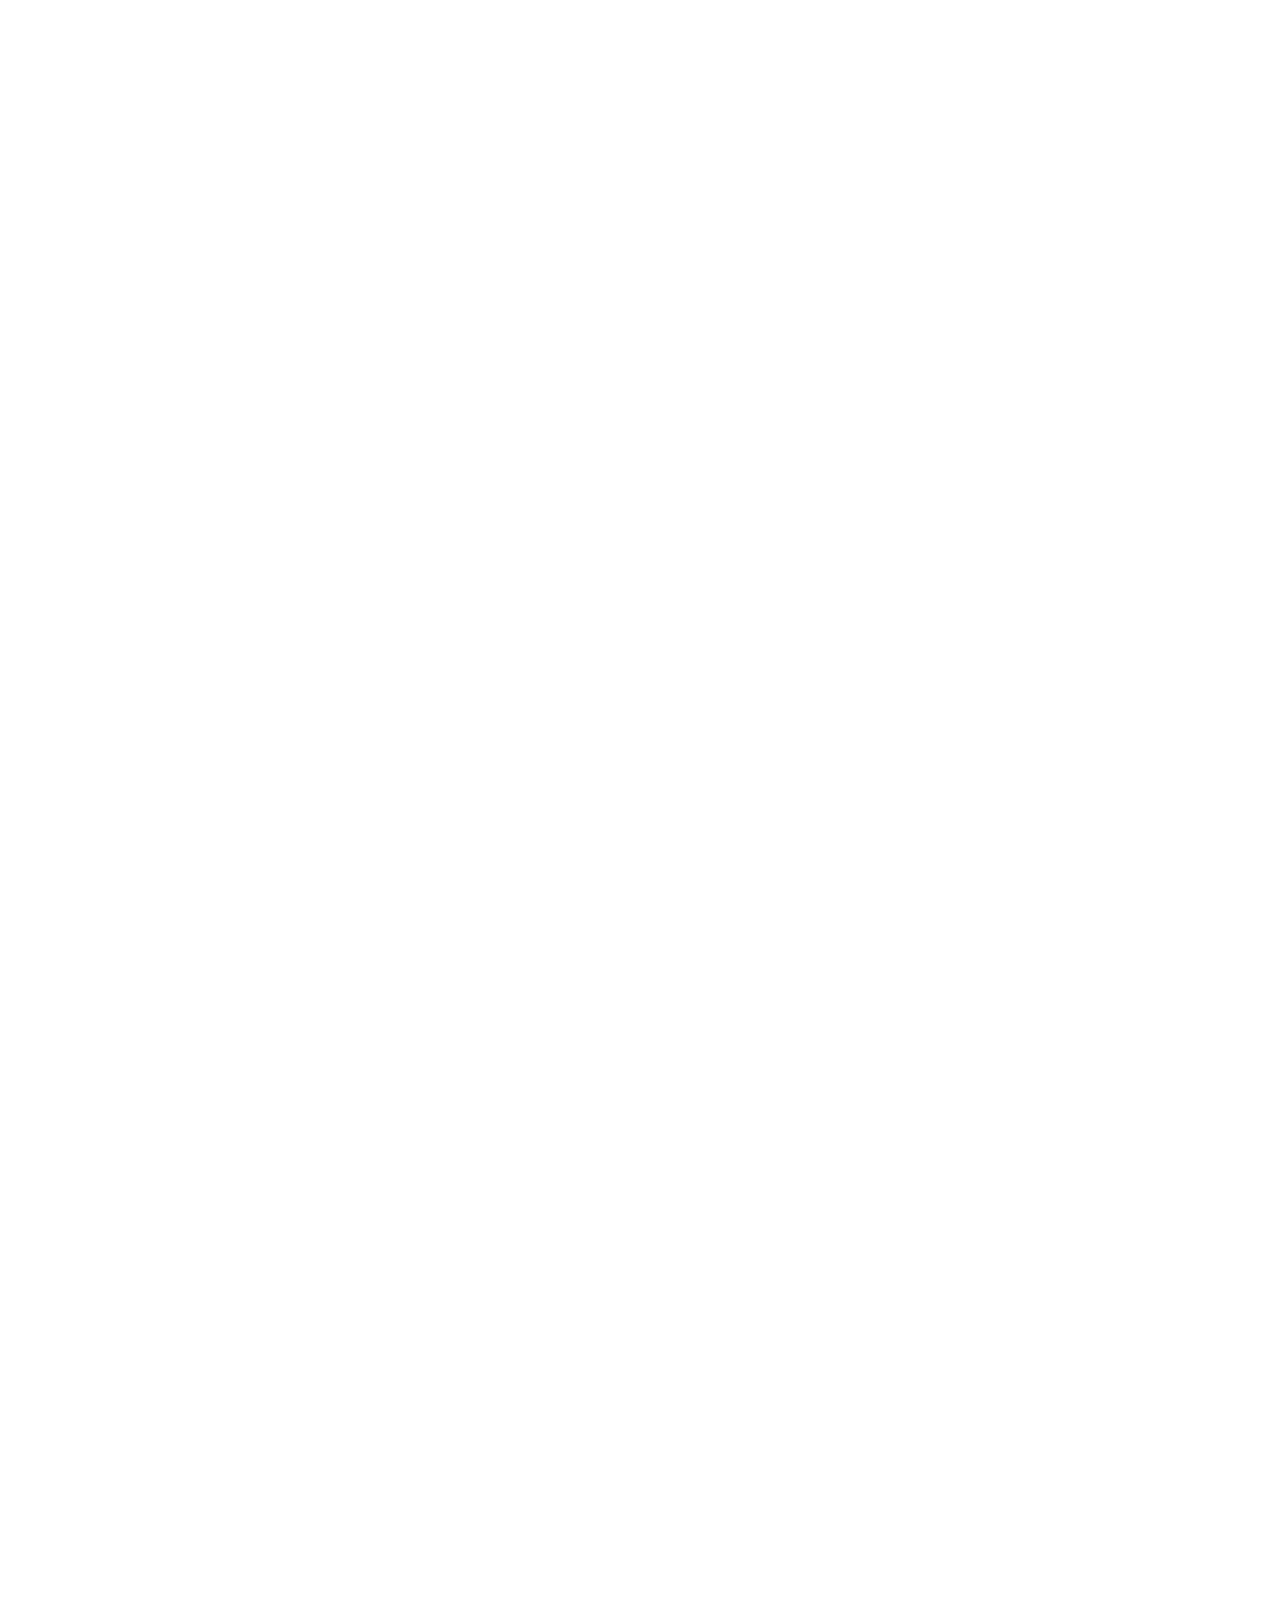
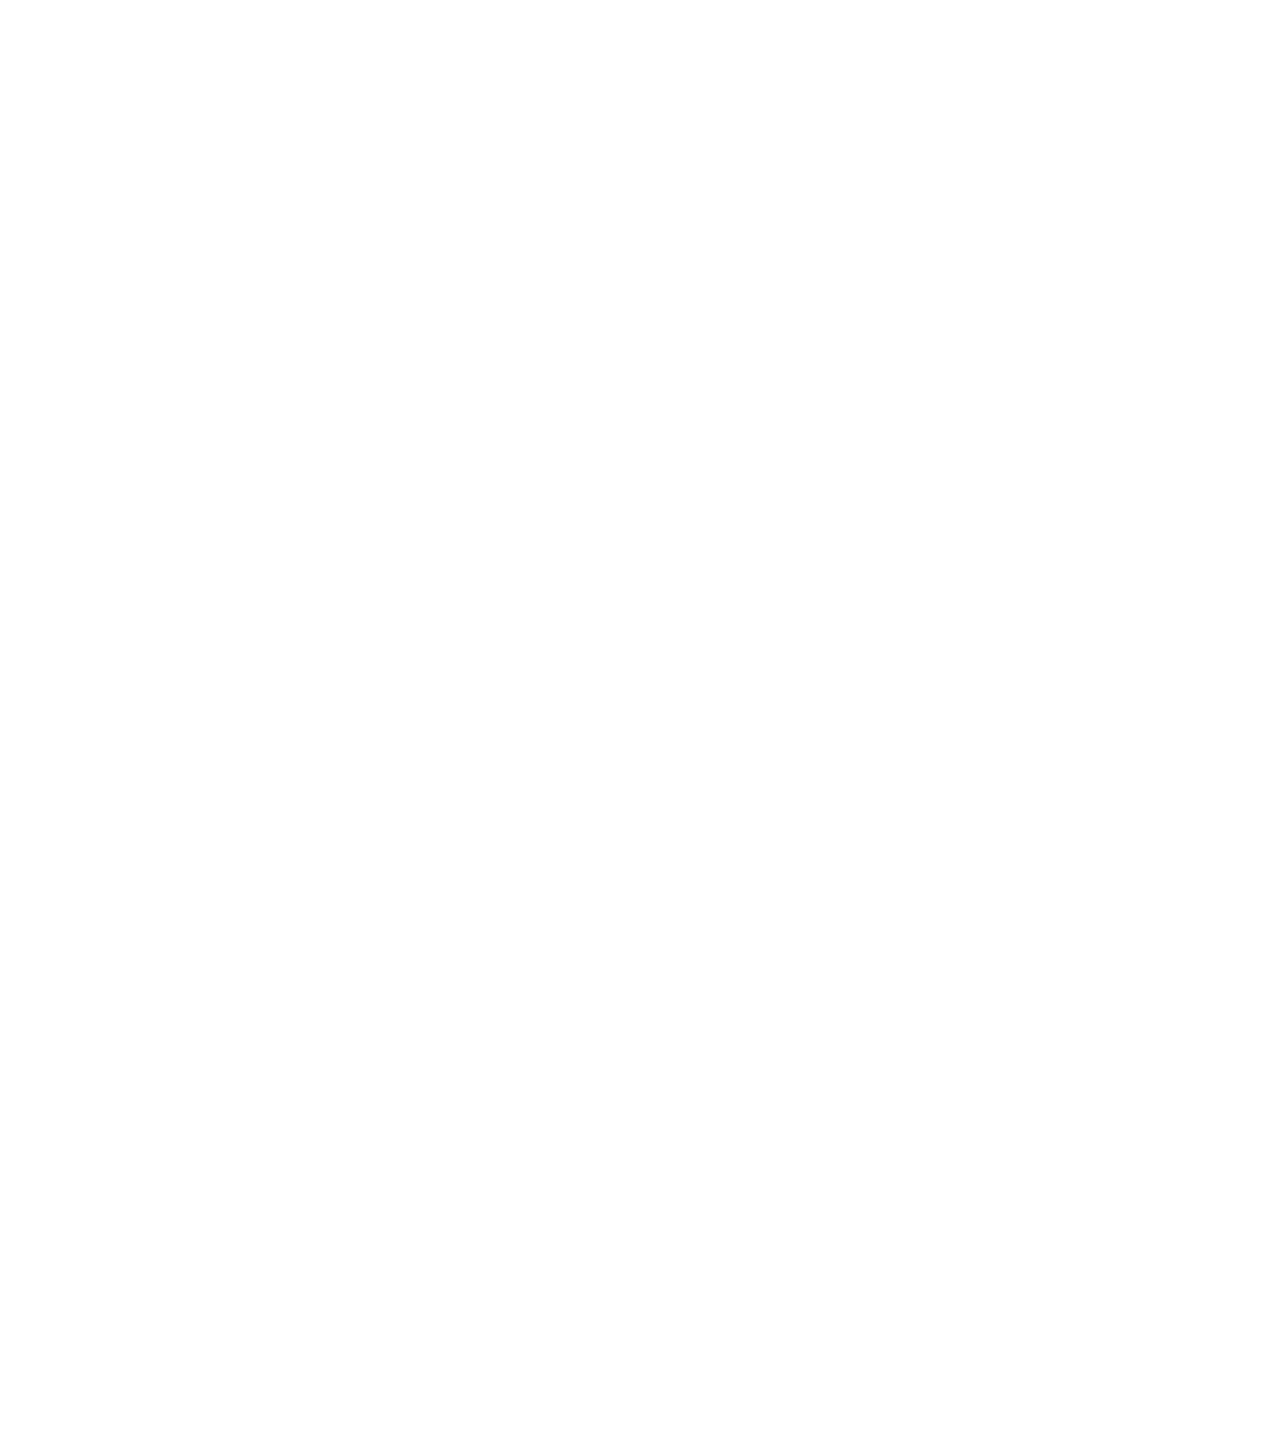
==== Homeworks/index.html @ 46a28995 "t1.1 t1.2 completed" ====
<!DOCTYPE html>
<html>

<head>
    <title>Test</title>
    <meta charset="utf-8" />
    <link rel="stylesheet" href="css/normalize.css">
    <link rel="stylesheet" href="css/styles.css">
</head>

<body>
    <!-- #region T1-1 -->
    <section class="VisuallyHidden">
        <h2 class="TaskName">Task 1.1</h2>
        <div class="T1-1_TaskContainer">
            <h3 class="T1-1_PieceTitle">Romeo and Juliet</h3>

            <p class="T1-1_PartTitle">ACT 1</p>
            <p class="T1-1_PartTitle">PROLOGUE</p>
            <p class="T1-1_Text">
                Two households, both alike in dignity,
                <br>In fair Verona, where we lay our scene,
                <br>From ancient grudge break to new mutiny,
                <br>Where civil blood makes civil hands unclean.
                <br>From forth the fatal loins of these two foes
                <br>A pair of star-cross'd lovers take their life;
                <br>Whose misadventured piteous overthrows
                <br>Do with their death bury their parents' strife.
                <br>The fearful passage of their death-mark'd love,
                <br>And the continuance of their parents' rage,
                <br>Which, but their children's end, nought could remove,
                <br>Is now the two hours' traffic of our stage;
                <br>The which if you with patient ears attend,
                <br>What here shall miss, our toil shall strive to mend.
            </p>

            <p class="T1-1_SceneTitle">SCENE I. Verona. A public place.</p>
            <p class="T1-1_SceneDescription">Enter SAMPSON and GREGORY, of the house of Capulet, armed with swords and
                bucklers</p>

            <p class="T1-1_СharacterName">SAMPSON</p>
            <p class="T1-1_Text">Gregory, o' my word, we'll not carry coals.</p>

            <p class="T1-1_СharacterName">GREGORY</p>
            <p class="T1-1_Text">No, for then we should be colliers.</p>

        </div>
    </section>
    <!-- #endregion T1-1 -->
    <!-- #region T1-2 -->
    <section class="VisuallyHidden">
        <h2 class="TaskName">Task 1.2</h2>
        <div class="T1-2_TaskContainer">
            <div class="T1-2_PlayerContainer">
                <p class="T1-2_PlayerName">Player 1:</p>
                <ul class="T1-2_List">
                    <li class="T1-2_Card T1-2_CardColorBlack">
                        <span>2</span><span>♣</span></li>
                    <li class="T1-2_Card T1-2_CardColorRed">
                        <span>9</span><span>♥</span></li>
                    <li class="T1-2_Card T1-2_CardColorRed">
                        <span>6</span><span>♥</span></li>
                    <li class="T1-2_Card T1-2_CardColorRed">
                        <span>A</span><span>♦</span></li>
                    <li class="T1-2_Card T1-2_CardColorBlack">
                        <span>Q</span><span>♠</span></li>
                    <li class="T1-2_Card T1-2_CardColorBlack">
                        <span>J</span><span>♣</span></li>
                </ul>
            </div>
            <div class="T1-2_PlayerContainer">
                <p class="T1-2_PlayerName">Player 2:</p>
                <ul class="T1-2_List">
                    <li class="T1-2_Card T1-2_CardColorRed">
                        <span>3</span><span>♥</span></li>
                    <li class="T1-2_Card T1-2_CardColorBlack">
                        <span>A</span><span>♣</span></li>
                    <li class="T1-2_Card T1-2_CardColorBlack">
                        <span>10</span><span>♣</span></li>
                    <li class="T1-2_Card T1-2_CardColorRed">
                        <span>K</span><span>♦</span></li>
                    <li class="T1-2_Card T1-2_CardColorBlack">
                        <span>8</span><span>♠</span></li>
                    <li class="T1-2_Card T1-2_CardColorRed">
                        <span>4</span><span>♥</span></li>
                </ul>
            </div>
        </div>
    </section>
    <!-- #endregion T1-1 -->
</body>

</html>
---- Homeworks/css/styles.css ----
/*#region global*/
* {
    font-family:'Segoe UI', Tahoma, Geneva, Verdana, sans-serif;
}
.VisuallyHidden {
    position: absolute;
    margin: -1px;
    width: 1px; height: 1px;
    clip: rect(0 0 0 0);
  }
.TaskName {
    font-size: 32px;
    text-align: center;
}
/*#endregion global*/
/*#region T1-1*/
.T1-1_TaskContainer {
    background-color: #f5f5f5;
    margin: 0 30px; padding: 8px;
    font-size: 28px;
}
.T1-1_PieceTitle {
    color: #483d8b;
    text-align: center;
    font-size: 1em;
}
.T1-1_PartTitle,
.T1-1_SceneTitle,
.T1-1_СharacterName {
    color: #738496;
    font-weight: bold;
}
.T1-1_PartTitle,
.T1-1_SceneTitle {
    font-size: 0.55em;
}
.T1-1_СharacterName {
    font-size: 0.46em;
}
.T1-1_Text {
    font-size: 0.47em;
    line-height:1.4em;
}
.T1-1_SceneDescription {
    font-size: 0.4em;
    font-style: italic;
}
/*#endregion T1-1*/
/*#region T1-2*/
.T1-2_TaskContainer {
    background-color: #f5f5f5;
    margin: 0 30px; padding: 32px;
    font-size: 32px;
}
.T1-2_PlayerName {
    font-size: 0.7em;
}
.T1-2_List {
    list-style: none;
    padding: 0;
}
.T1-2_Card {
    background-color: #e0e0e0;
    margin: 0 4px;
    width: 89px; height: 64px;
    display: inline-flex;
    justify-content: center; align-items: center;
    font-size: 1.4em;
}
.T1-2_CardColorRed {
    color: #950000;
}
.T1-2_CardColorBlack {
    color: black;
}
/*#endregion T1-2*/
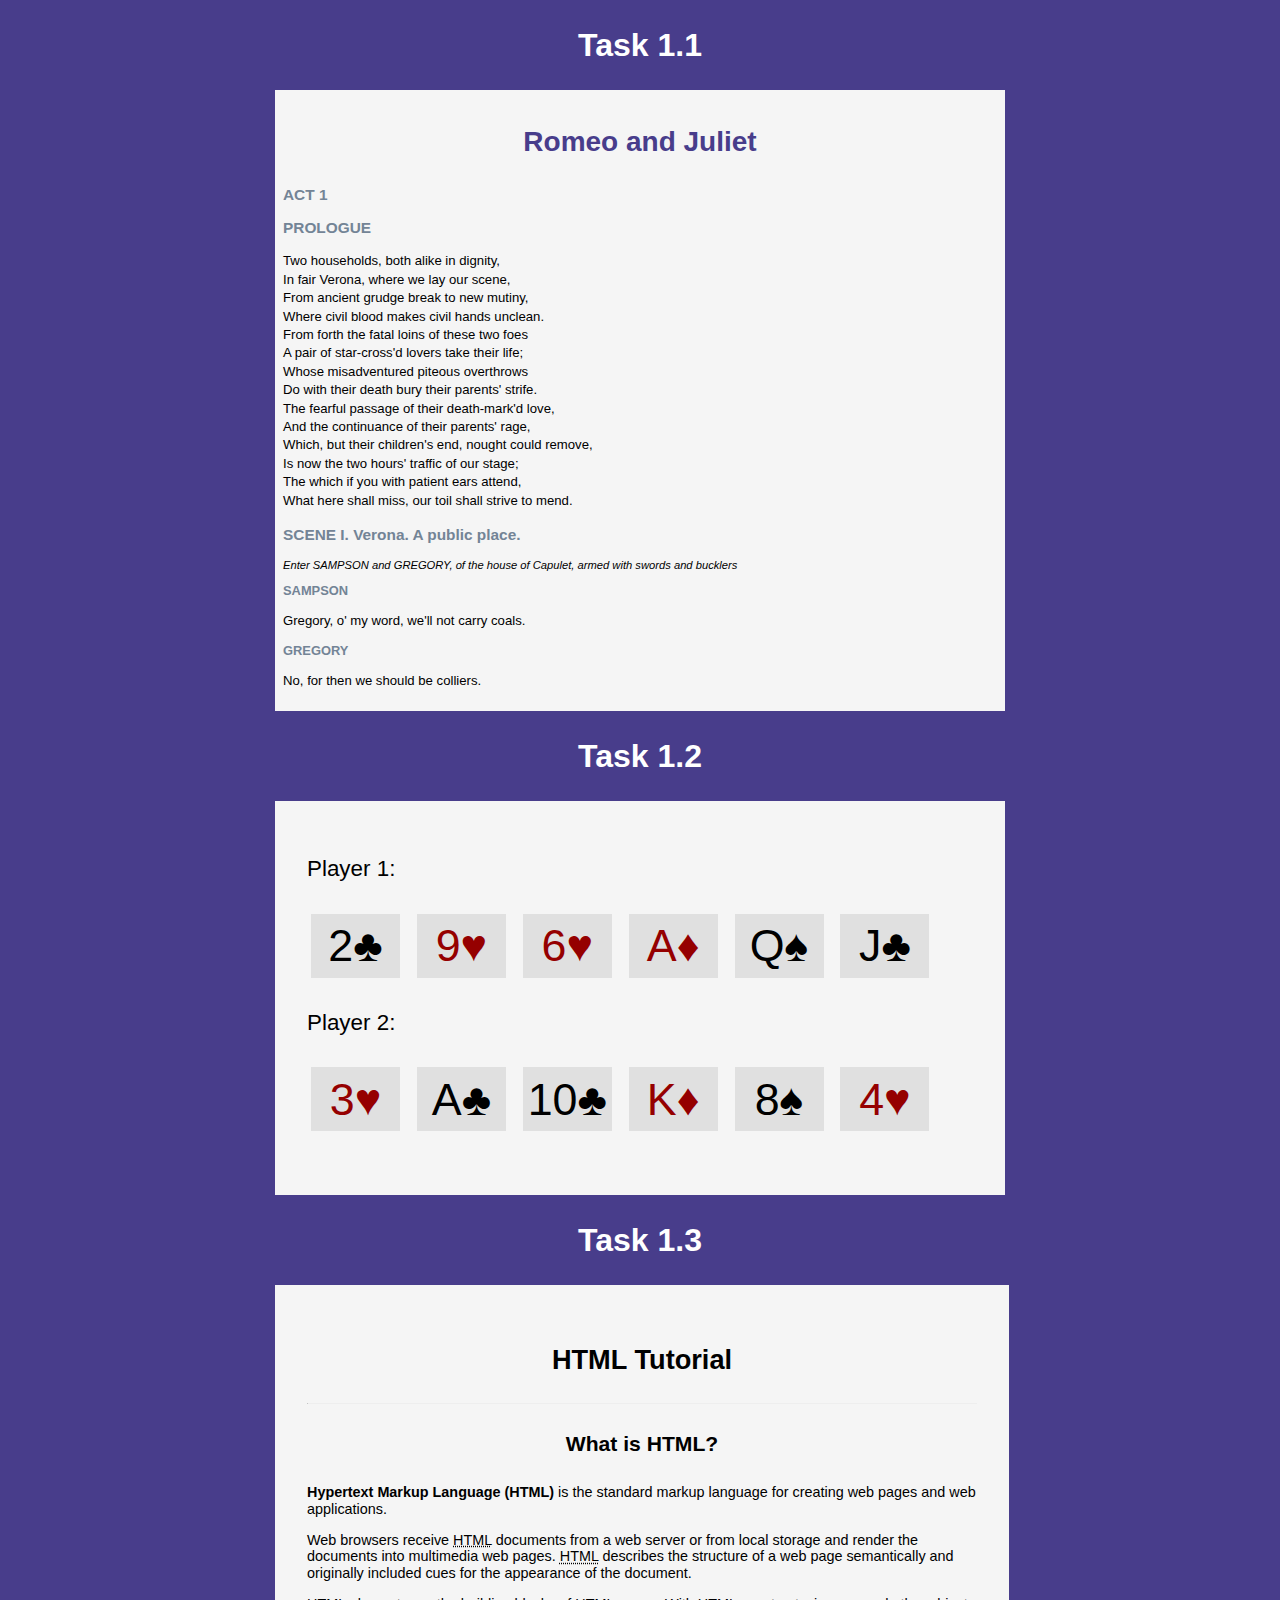
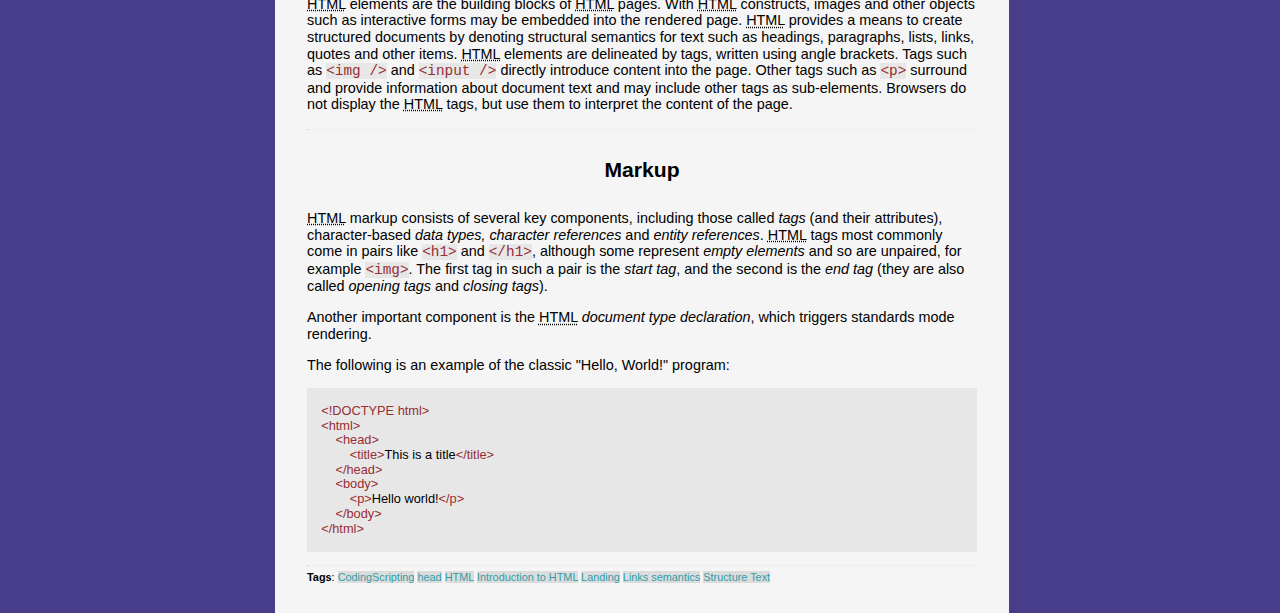
==== commit 499a3860: "hw1 completed" ====
--- a/Homeworks/index.html
+++ b/Homeworks/index.html
@@ -10,7 +10,7 @@
 
 <body>
     <!-- #region T1-1 -->
-    <section class="VisuallyHidden">
+    <section>
         <h2 class="TaskName">Task 1.1</h2>
         <div class="T1-1_TaskContainer">
             <h3 class="T1-1_PieceTitle">Romeo and Juliet</h3>
@@ -47,8 +47,9 @@
         </div>
     </section>
     <!-- #endregion T1-1 -->
+
     <!-- #region T1-2 -->
-    <section class="VisuallyHidden">
+    <section>
         <h2 class="TaskName">Task 1.2</h2>
         <div class="T1-2_TaskContainer">
             <div class="T1-2_PlayerContainer">
@@ -88,6 +89,112 @@
         </div>
     </section>
     <!-- #endregion T1-1 -->
+
+    <!-- #region T1-3 -->
+    <section>
+        <h2 class="TaskName">Task 1.3</h2>
+        <div class="T1-3_TaskContainer">
+            <h3 class="T1-3_Title">HTML Tutorial</h3>
+            <section class="T1-3_Section">
+                <hr style="border-top: 0px;">
+                <h4 class="T1-3_SectionTitle">What is HTML?</h4>
+                <p class="T1-3_Text">
+                    <b>Hypertext Markup Language (HTML)</b>
+                    is the standard markup language for creating web pages and web applications.
+                </p>
+                <p class="T1-3_Text">
+                    Web browsers receive
+                    <abbr class="T1-3_Abbr">HTML</abbr>
+                    documents from a web server or from local storage and render the documents into multimedia web pages.
+                    <abbr class="T1-3_Abbr">HTML</abbr>
+                    describes the structure of a web page semantically and originally included cues for the appearance of the document.
+                </p>
+                <p class="T1-3_Text">
+                    <abbr class="T1-3_Abbr">HTML</abbr>
+                    elements are the building blocks of
+                    <abbr class="T1-3_Abbr">HTML</abbr> pages. With
+                    <abbr class="T1-3_Abbr">HTML</abbr>
+                    constructs, images and other objects such as interactive forms may be embedded into the rendered page.
+                    <abbr class="T1-3_Abbr">HTML</abbr>
+                    provides a means to create structured documents by denoting structural semantics for text such as headings, paragraphs, lists, links, quotes and other items.
+                    <abbr class="T1-3_Abbr">HTML</abbr>
+                    elements are delineated by tags, written using angle brackets. Tags such as
+                    <code class="T1-3_Code">&lt;img /&gt;</code>
+                    and 
+                    <code class="T1-3_Code">&lt;input /&gt;</code>
+                    directly introduce content into the page. Other tags such as
+                    <code class="T1-3_Code">&lt;p&gt;</code>
+                    surround and provide information about document text and may include other tags as sub-elements. Browsers do not display the
+                    <abbr class="T1-3_Abbr">HTML</abbr>
+                    tags, but use them to interpret the content of the page.
+                </p>
+            </section>
+            
+            <section class="T1-3_Section">
+                <hr style="border-top: 0px;">
+                <h4 class="T1-3_SectionTitle">Markup</h4>
+                <p class="T1-3_Text">
+                    <abbr class="T1-3_Abbr">HTML</abbr>
+                    markup consists of several key components, including those called
+                    <i>tags</i>
+                    (and their attributes), character-based
+                    <i>data types, character references</i>
+                    and
+                    <i>entity references</i>.
+                    <abbr class="T1-3_Abbr">HTML</abbr>
+                    tags most commonly come in pairs like
+                    <code class="T1-3_Code">&lt;h1&gt;</code>
+                    and
+                    <code class="T1-3_Code">&lt;/h1&gt;</code>,
+                    although some represent
+                    <i>empty elements</i>
+                    and so are unpaired, for example
+                    <code class="T1-3_Code">&lt;img&gt;</code>.
+                    The first tag in such a pair is the
+                    <i>start tag</i>,
+                    and the second is the
+                    <i>end tag</i>
+                    (they are also called
+                    <i>opening tags</i>
+                    and
+                    <i>closing tags</i>).
+                </p>
+                <p class="T1-3_Text">
+                    Another important component is the
+                    <abbr class="T1-3_Abbr">HTML</abbr>
+                    <i>document type declaration</i>,
+                    which triggers standards mode rendering.
+                </p>
+                <p class="T1-3_Text">
+                    The following is an example of the classic "Hello, World!" program:
+                </p>
+                <pre class="T1-3_CodeFormatting">
+    &lt;!DOCTYPE html&gt;
+    &lt;html&gt;
+        &lt;head&gt;
+            &lt;title&gt;<span class="T1-3_CodeText">This is a title</span>&lt;/title&gt;
+        &lt;/head&gt;
+        &lt;body&gt;
+            &lt;p&gt;<span class="T1-3_CodeText">Hello world!</span>&lt;/p&gt;
+        &lt;/body&gt;
+    &lt;/html&gt;<!--
+             --></pre>
+            </section>
+            <section class="T1-3_SectionTags">
+                <hr style="border-top: 0px;">
+                <b>Tags</b>:
+                <span class="T1-3_Tag">CodingScripting</span>
+                <span class="T1-3_Tag">head</span>
+                <span class="T1-3_Tag">HTML</span>
+                <span class="T1-3_Tag">Introduction to HTML</span>
+                <span class="T1-3_Tag">Landing</span>
+                <span class="T1-3_Tag">Links semantics</span>
+                <span class="T1-3_Tag">Structure Text</span>
+            </section>
+            
+        </div>
+    </section>
+    <!-- #endregion T1-3 -->
 </body>
 
 </html>--- a/Homeworks/css/styles.css
+++ b/Homeworks/css/styles.css
@@ -1,6 +1,11 @@
 /*#region global*/
 * {
     font-family:'Segoe UI', Tahoma, Geneva, Verdana, sans-serif;
+}
+body {
+    width: 790px;
+    background-color: #483d8b;
+    margin: auto;
 }
 .VisuallyHidden {
     position: absolute;
@@ -9,10 +14,12 @@
     clip: rect(0 0 0 0);
   }
 .TaskName {
+    color: white;
     font-size: 32px;
     text-align: center;
 }
 /*#endregion global*/
+
 /*#region T1-1*/
 .T1-1_TaskContainer {
     background-color: #f5f5f5;
@@ -46,6 +53,7 @@
     font-style: italic;
 }
 /*#endregion T1-1*/
+
 /*#region T1-2*/
 .T1-2_TaskContainer {
     background-color: #f5f5f5;
@@ -73,4 +81,48 @@
 .T1-2_CardColorBlack {
     color: black;
 }
-/*#endregion T1-2*/+/*#endregion T1-2*/
+
+/*#region T1-3*/
+.T1-3_TaskContainer {
+    background-color: #f5f5f5;
+    margin: 0 30px; padding: 32px;
+    width: 670px;
+    font-size: 32px;
+}
+.T1-3_Title, .T1-3_SectionTitle {
+    text-align: center;
+}
+.T1-3_Title {
+    font-size: 0.85em;
+}
+.T1-3_SectionTitle {
+    font-size: 0.66em;
+}
+.T1-3_Text {
+    font-size: 0.45em;
+}
+.T1-3_Abbr {
+    text-decoration: underline;
+    text-decoration-style: dotted;
+}
+.T1-3_Code, .T1-3_CodeFormatting {
+    background-color: #e7e7e7;
+    color: #972e33;
+}
+.T1-3_CodeFormatting {
+    padding: 16px 0;
+    font-family:'Segoe UI', Tahoma, Geneva, Verdana, sans-serif;
+    font-size: 0.4em;
+}
+.T1-3_CodeText {
+    color: black;
+}
+.T1-3_SectionTags {
+    font-size: 0.34em;
+}
+.T1-3_Tag {
+    background-color: #dcdcdc;
+    color: #329da9;
+}
+/*#endregion T1-3*/